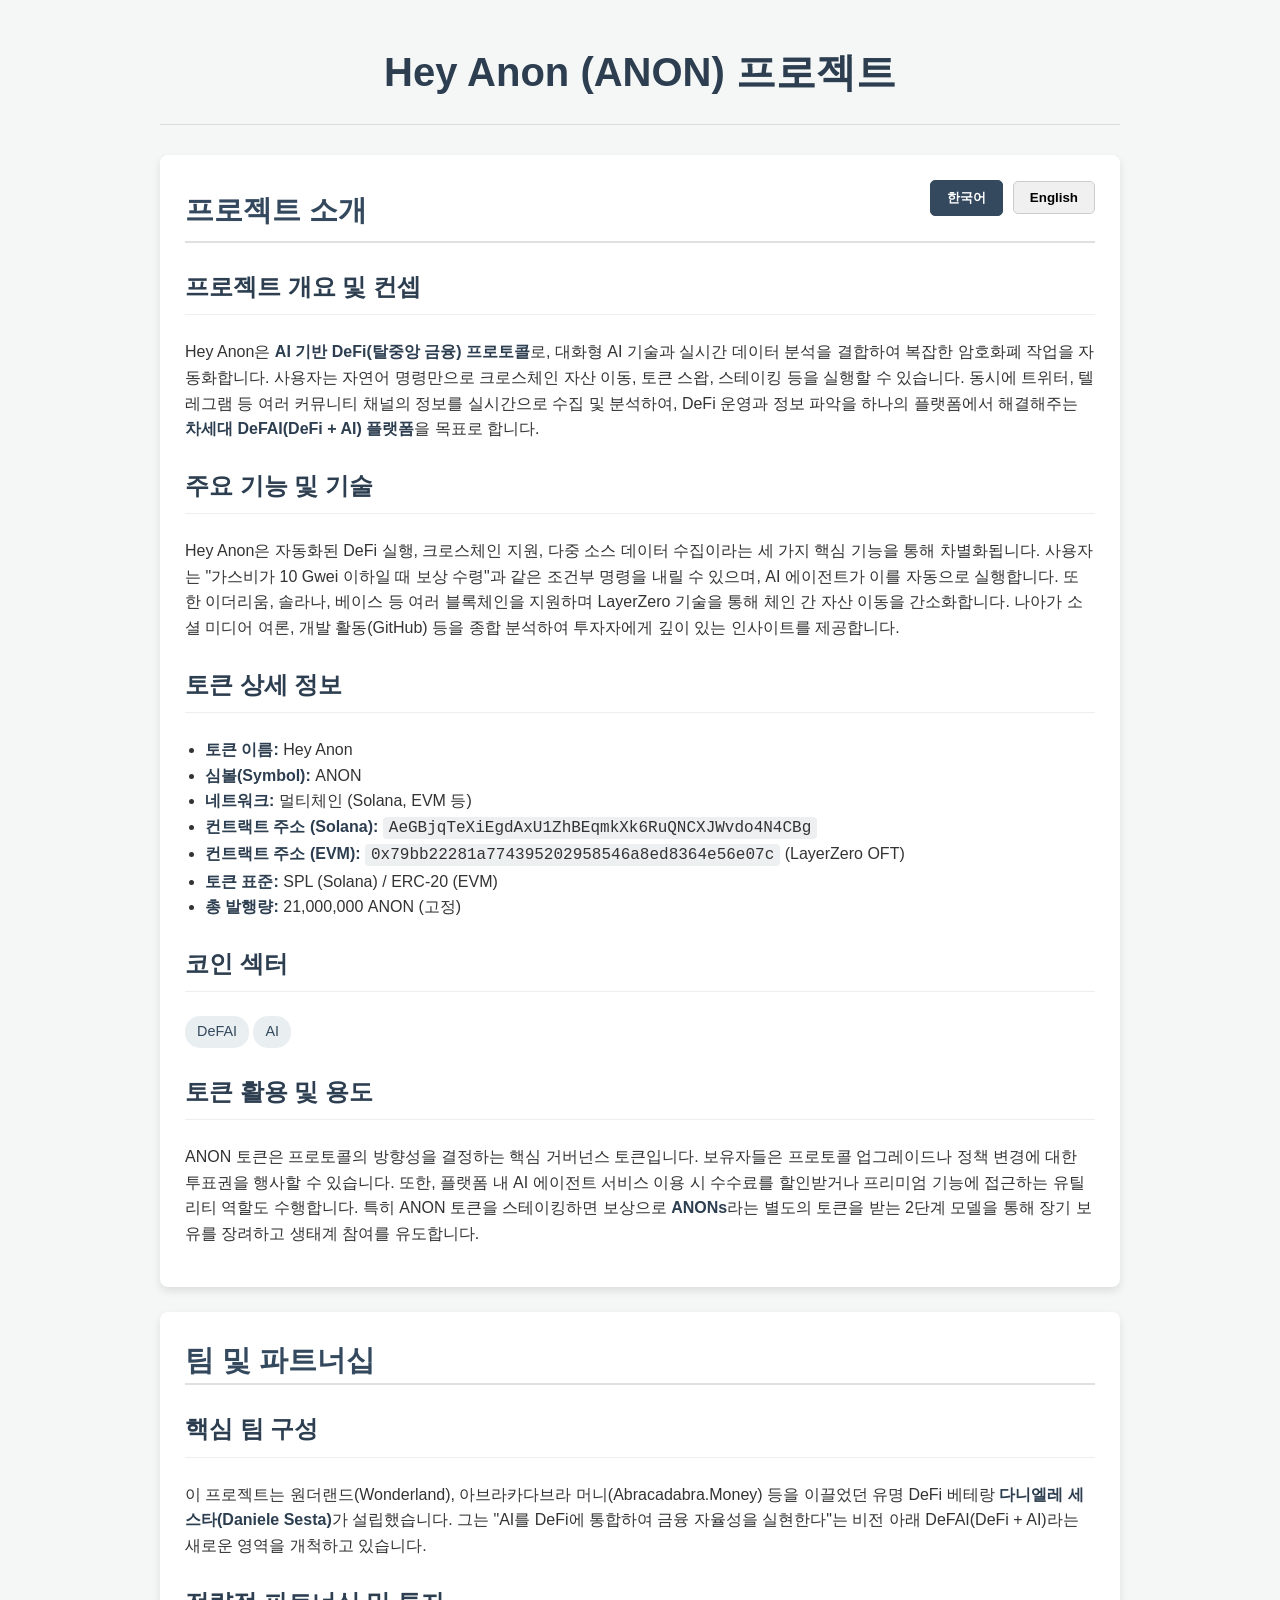
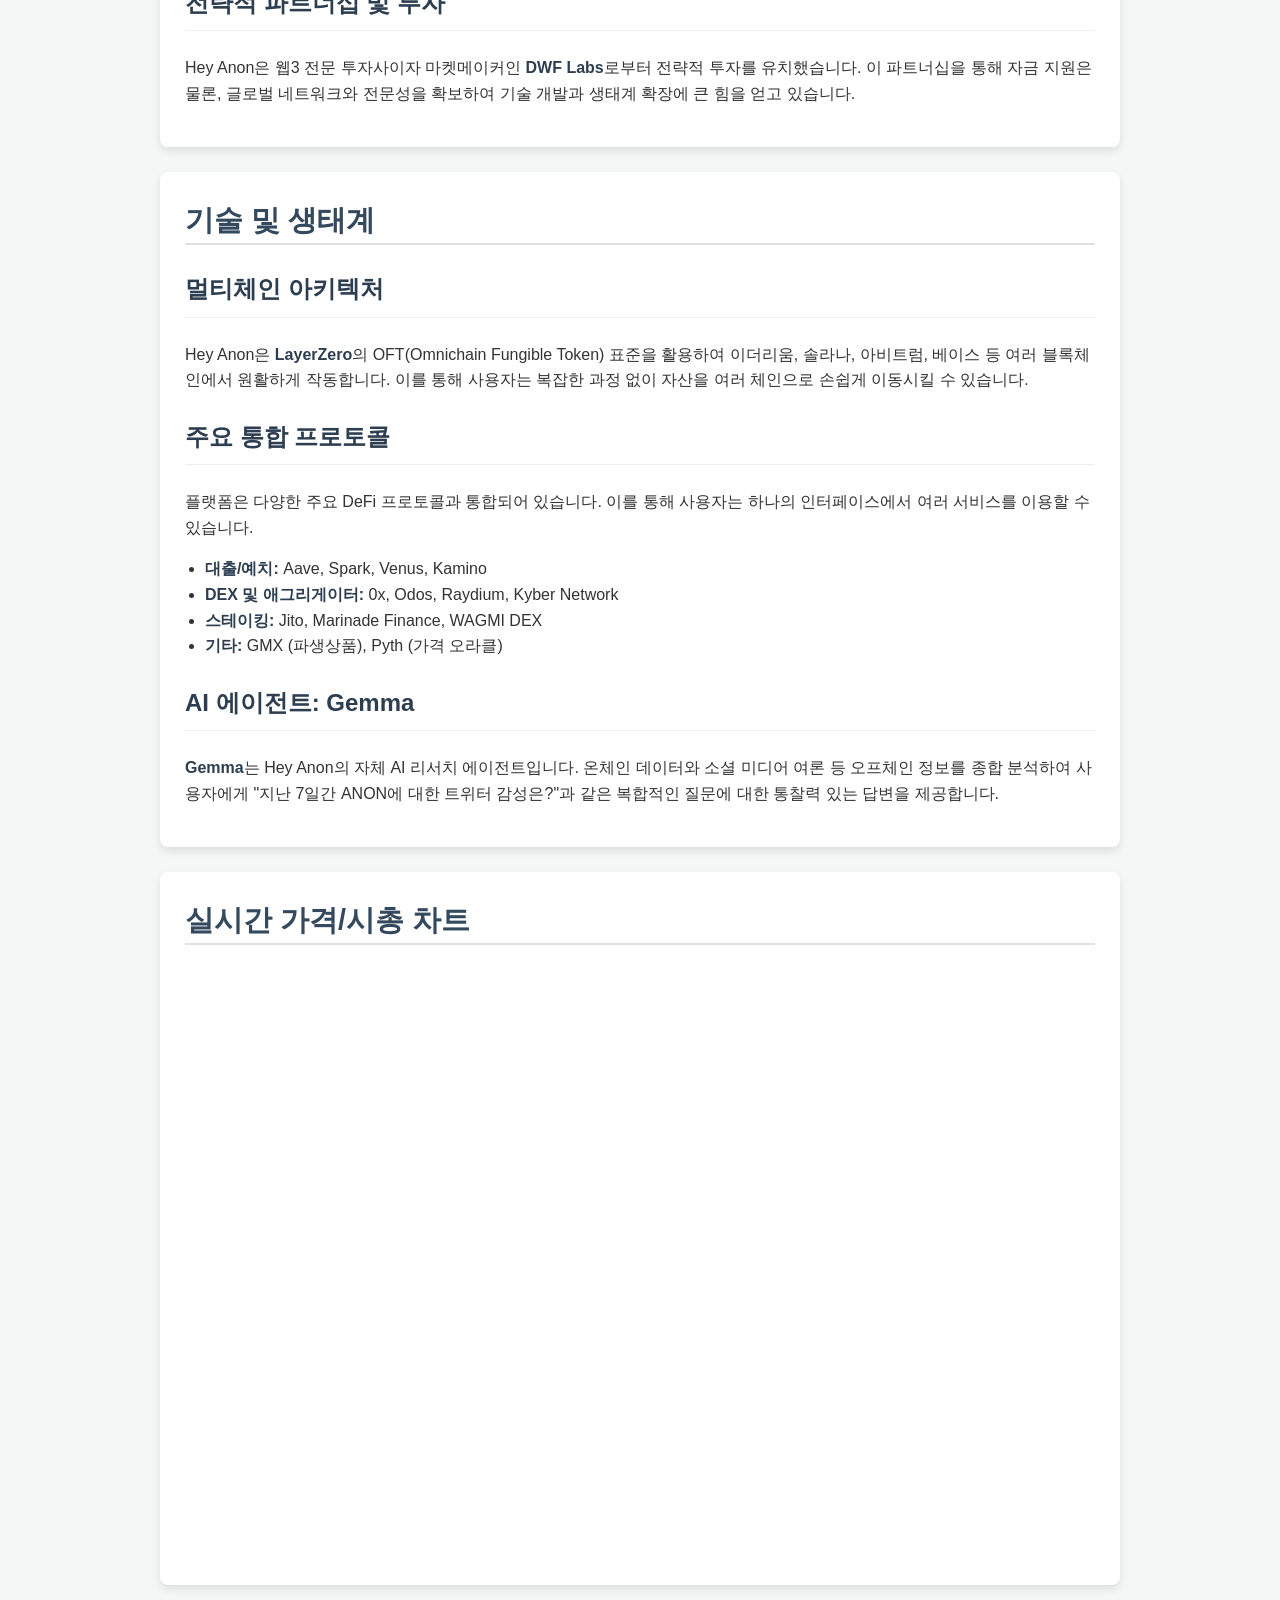
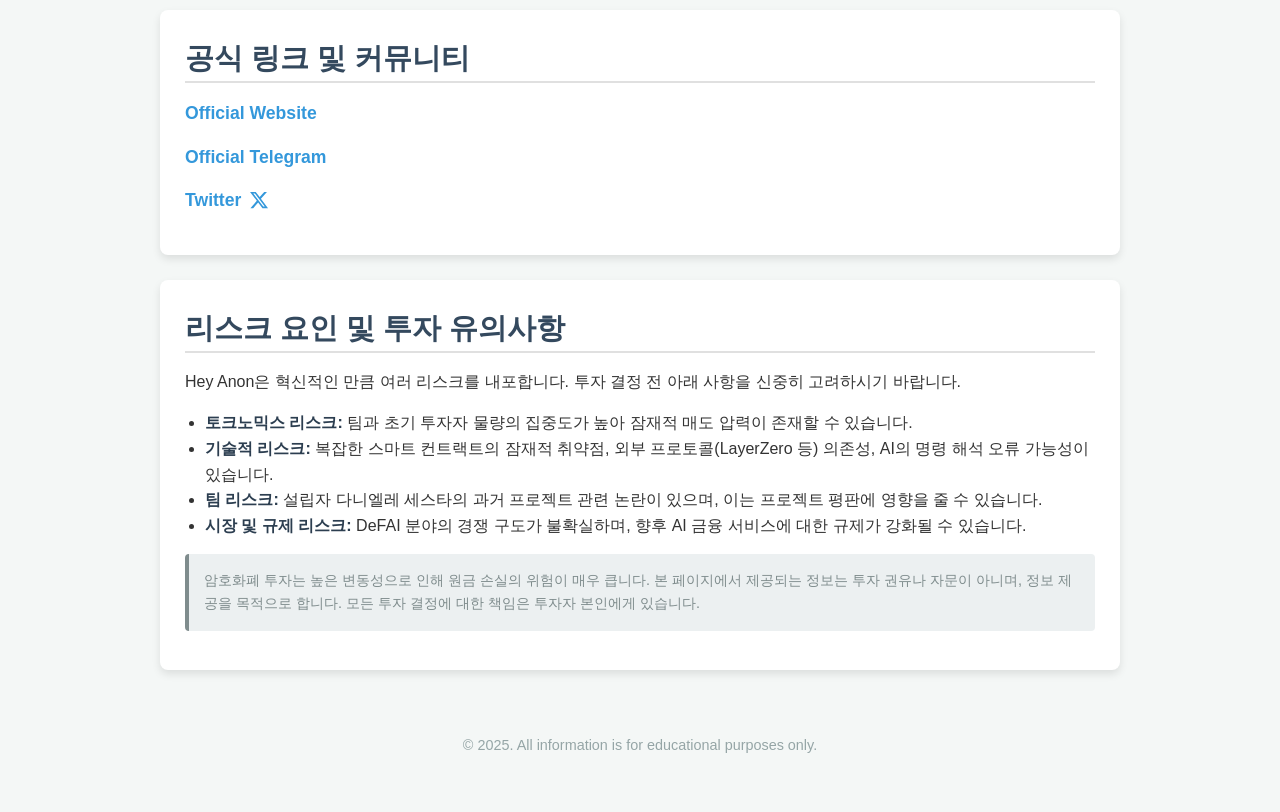
==== data/anon.html @ e0e7b8c5 "Update and rename anon to anon.html" ====
<!DOCTYPE html>
<html lang="ko">
<head>
    <meta charset="UTF-8">
    <meta name="viewport" content="width=device-width, initial-scale=1.0">
    <title id="page-title">Hey Anon (ANON) 프로젝트</title>
    <style>
        /* 기본 스타일 */
        body {
            font-family: 'Segoe UI', Tahoma, Geneva, Verdana, sans-serif;
            margin: 0;
            padding: 0;
            background-color: #f4f7f6;
            color: #333;
            line-height: 1.6;
        }
        .container {
            max-width: 960px;
            margin: 20px auto;
            padding: 0 20px;
        }
        header {
            text-align: center;
            padding: 20px 0;
            border-bottom: 1px solid #ddd;
            margin-bottom: 30px;
        }
        header h1 {
            font-size: 2.5em;
            color: #2c3e50;
            margin: 0;
        }
        .card {
            background-color: #ffffff;
            border-radius: 8px;
            box-shadow: 0 4px 8px rgba(0, 0, 0, 0.1);
            padding: 25px;
            margin-bottom: 25px;
            overflow: hidden;
        }
        .card h2 {
            font-size: 1.8em;
            color: #34495e;
            margin-top: 0;
            padding-bottom: 10px;
        }
        .card-header {
            display: flex;
            justify-content: space-between;
            align-items: center;
            border-bottom: 2px solid #e0e0e0;
            margin-bottom: 15px;
        }
        .card-header h2 {
            border: none;
            margin: 0;
            padding: 0;
        }
        
        .lang-switcher {
            margin-bottom: 25px;
            text-align: right;
        }
        .lang-switcher button {
            background-color: #f0f0f0; border: 1px solid #ccc; padding: 8px 16px;
            cursor: pointer; border-radius: 5px; font-weight: bold;
            margin-left: 5px; transition: background-color 0.3s, color 0.3s;
        }
        .lang-switcher button:hover { background-color: #e0e0e0; }
        .lang-switcher button.active { background-color: #34495e; color: #ffffff; border-color: #34495e; }

        .content-block h3 {
            font-size: 1.5em; color: #2c3e50; margin-top: 25px;
            border-bottom: 1px solid #eee; padding-bottom: 8px;
        }
        .content-block ul {
            padding-left: 20px;
        }
        .content-block code {
            background-color: #ecf0f1; padding: 2px 6px; border-radius: 4px;
            font-family: 'Courier New', Courier, monospace; word-break: break-all;
        }
        .content-block strong {
            color: #2c3e50;
        }
        
        .sector-tags { margin-top: 10px; }
        .sector-tag {
            display: inline-block; background-color: #e9eef1; color: #34495e;
            padding: 4px 12px; border-radius: 15px; font-size: 0.9em; font-weight: 500;
        }
        
        .official-links ul { list-style: none; padding: 0; }
        .official-links li { margin-bottom: 15px; }
        .official-links a {
            display: inline-flex; align-items: center; text-decoration: none;
            color: #3498db; font-weight: bold; font-size: 1.1em;
        }
        .official-links a:hover { text-decoration: underline; }
        .official-links a svg { width: 20px; height: 20px; margin-left: 8px; fill: #3498db; }

        .chart-container { position: relative; width: 100%; height: 600px; }
        #geckoterminal-embed { width: 100%; height: 100%; border: none; }
        .disclaimer {
            font-size: 0.9em; color: #7f8c8d; background-color: #ecf0f1;
            padding: 15px; border-left: 4px solid #7f8c8d; border-radius: 4px;
        }
        footer {
            text-align: center; padding: 20px 0; margin-top: 30px;
            font-size: 0.9em; color: #95a5a6;
        }
        @media (max-width: 768px) {
            header h1 { font-size: 2em; }
            .card h2 { font-size: 1.5em; }
            .chart-container { height: 450px; }
            .container { padding: 0 15px; }
            .card-header { flex-direction: column; align-items: flex-start; }
            .lang-switcher { width: 100%; text-align: right; margin-top: 10px; margin-bottom: 15px;}
        }
    </style>
</head>
<body>

    <div class="container">
        <header>
            <h1 id="main-title">Hey Anon (ANON) 프로젝트</h1>
        </header>

        <main>
            <!-- 프로젝트 소개 섹션 -->
            <section class="card">
                <div class="card-header">
                    <h2 id="intro-title">프로젝트 소개</h2>
                    <div class="lang-switcher">
                        <button id="btn-ko" class="active">한국어</button>
                        <button id="btn-en">English</button>
                    </div>
                </div>
                <div class="content-block lang-ko">
                    <h3>프로젝트 개요 및 컨셉</h3>
                    <p>Hey Anon은 <strong>AI 기반 DeFi(탈중앙 금융) 프로토콜</strong>로, 대화형 AI 기술과 실시간 데이터 분석을 결합하여 복잡한 암호화폐 작업을 자동화합니다. 사용자는 자연어 명령만으로 크로스체인 자산 이동, 토큰 스왑, 스테이킹 등을 실행할 수 있습니다. 동시에 트위터, 텔레그램 등 여러 커뮤니티 채널의 정보를 실시간으로 수집 및 분석하여, DeFi 운영과 정보 파악을 하나의 플랫폼에서 해결해주는 <strong>차세대 DeFAI(DeFi + AI) 플랫폼</strong>을 목표로 합니다.</p>
                    
                    <h3>주요 기능 및 기술</h3>
                    <p>Hey Anon은 자동화된 DeFi 실행, 크로스체인 지원, 다중 소스 데이터 수집이라는 세 가지 핵심 기능을 통해 차별화됩니다. 사용자는 "가스비가 10 Gwei 이하일 때 보상 수령"과 같은 조건부 명령을 내릴 수 있으며, AI 에이전트가 이를 자동으로 실행합니다. 또한 이더리움, 솔라나, 베이스 등 여러 블록체인을 지원하며 LayerZero 기술을 통해 체인 간 자산 이동을 간소화합니다. 나아가 소셜 미디어 여론, 개발 활동(GitHub) 등을 종합 분석하여 투자자에게 깊이 있는 인사이트를 제공합니다.</p>

                    <h3>토큰 상세 정보</h3>
                    <ul>
                        <li><strong>토큰 이름:</strong> Hey Anon</li>
                        <li><strong>심볼(Symbol):</strong> ANON</li>
                        <li><strong>네트워크:</strong> 멀티체인 (Solana, EVM 등)</li>
                        <li><strong>컨트랙트 주소 (Solana):</strong> <code>AeGBjqTeXiEgdAxU1ZhBEqmkXk6RuQNCXJWvdo4N4CBg</code></li>
                        <li><strong>컨트랙트 주소 (EVM):</strong> <code>0x79bb22281a774395202958546a8ed8364e56e07c</code> (LayerZero OFT)</li>
                        <li><strong>토큰 표준:</strong> SPL (Solana) / ERC-20 (EVM)</li>
                        <li><strong>총 발행량:</strong> 21,000,000 ANON (고정)</li>
                    </ul>

                    <h3>코인 섹터</h3>
                    <div class="sector-tags">
                        <span class="sector-tag">DeFAI</span>
                        <span class="sector-tag">AI</span>
                    </div>

                    <h3>토큰 활용 및 용도</h3>
                    <p>ANON 토큰은 프로토콜의 방향성을 결정하는 핵심 거버넌스 토큰입니다. 보유자들은 프로토콜 업그레이드나 정책 변경에 대한 투표권을 행사할 수 있습니다. 또한, 플랫폼 내 AI 에이전트 서비스 이용 시 수수료를 할인받거나 프리미엄 기능에 접근하는 유틸리티 역할도 수행합니다. 특히 ANON 토큰을 스테이킹하면 보상으로 <strong>ANONs</strong>라는 별도의 토큰을 받는 2단계 모델을 통해 장기 보유를 장려하고 생태계 참여를 유도합니다.</p>
                </div>
                <div class="content-block lang-en" style="display: none;">
                    <h3>Project Overview and Concept</h3>
                    <p>Hey Anon is an <strong>AI-powered DeFi (Decentralized Finance) protocol</strong> that automates complex cryptocurrency tasks by combining conversational AI with real-time data analysis. Users can execute cross-chain asset transfers, token swaps, and staking using natural language commands. Simultaneously, it gathers and analyzes real-time information from various community channels like Twitter and Telegram, aiming to be a <strong>next-generation DeFAI (DeFi + AI) platform</strong> that provides a single solution for both DeFi operations and information gathering.</p>
                    
                    <h3>Key Features and Technology</h3>
                    <p>Hey Anon differentiates itself through three core features: automated DeFi execution, cross-chain support, and multi-source data aggregation. Users can issue conditional commands like "claim rewards when gas fees are below 10 Gwei," which the AI agent executes automatically. It also supports multiple blockchains, including Ethereum, Solana, and Base, simplifying asset transfers via LayerZero technology. Furthermore, it provides deep insights to investors by analyzing social media sentiment, development activity (GitHub), and more.</p>

                    <h3>Token Details</h3>
                    <ul>
                        <li><strong>Token Name:</strong> Hey Anon</li>
                        <li><strong>Symbol:</strong> ANON</li>
                        <li><strong>Network:</strong> Multi-chain (Solana, EVM, etc.)</li>
                        <li><strong>Contract Address (Solana):</strong> <code>AeGBjqTeXiEgdAxU1ZhBEqmkXk6RuQNCXJWvdo4N4CBg</code></li>
                        <li><strong>Contract Address (EVM):</strong> <code>0x79bb22281a774395202958546a8ed8364e56e07c</code> (LayerZero OFT)</li>
                        <li><strong>Token Standard:</strong> SPL (Solana) / ERC-20 (EVM)</li>
                        <li><strong>Total Supply:</strong> 21,000,000 ANON (Fixed)</li>
                    </ul>
                    
                    <h3>Coin Sector</h3>
                    <div class="sector-tags">
                        <span class="sector-tag">DeFAI</span>
                        <span class="sector-tag">AI</span>
                    </div>

                    <h3>Use Cases and Utility of ANON</h3>
                    <p>The ANON token is the core governance token that determines the protocol's direction. Holders can exercise voting rights on protocol upgrades and policy changes. It also serves as a utility token, providing fee discounts for using AI agent services or accessing premium features. A two-stage model encourages long-term holding and ecosystem participation by rewarding users with a separate token, <strong>ANONs</strong>, for staking their ANON tokens.</p>
                </div>
            </section>

            <!-- 팀 및 파트너십 섹션 -->
            <section class="card">
                <div class="card-header">
                    <h2 id="team-title">팀 및 파트너십</h2>
                </div>
                <div class="content-block lang-ko">
                    <h3>핵심 팀 구성</h3>
                    <p>이 프로젝트는 원더랜드(Wonderland), 아브라카다브라 머니(Abracadabra.Money) 등을 이끌었던 유명 DeFi 베테랑 <strong>다니엘레 세스타(Daniele Sesta)</strong>가 설립했습니다. 그는 "AI를 DeFi에 통합하여 금융 자율성을 실현한다"는 비전 아래 DeFAI(DeFi + AI)라는 새로운 영역을 개척하고 있습니다.</p>
                    <h3>전략적 파트너십 및 투자</h3>
                    <p>Hey Anon은 웹3 전문 투자사이자 마켓메이커인 <strong>DWF Labs</strong>로부터 전략적 투자를 유치했습니다. 이 파트너십을 통해 자금 지원은 물론, 글로벌 네트워크와 전문성을 확보하여 기술 개발과 생태계 확장에 큰 힘을 얻고 있습니다.</p>
                </div>
                <div class="content-block lang-en" style="display: none;">
                    <h3>Core Team Composition</h3>
                    <p>The project was founded by <strong>Daniele Sesta</strong>, a renowned DeFi veteran who previously led successful projects like Wonderland and Abracadabra.Money. He is pioneering the new field of DeFAI (DeFi + AI) with the vision of "achieving financial autonomy by integrating AI into DeFi."</p>
                    <h3>Strategic Partnership & Investment</h3>
                    <p>Hey Anon has secured a strategic investment from <strong>DWF Labs</strong>, a specialized Web3 investment firm and market maker. Through this partnership, the project has gained not only funding but also access to a global network and expertise, providing significant momentum for technological development and ecosystem expansion.</p>
                </div>
            </section>

            <!-- 기술 및 생태계 섹션 -->
            <section class="card">
                <div class="card-header">
                    <h2 id="tech-title">기술 및 생태계</h2>
                </div>
                <div class="content-block lang-ko">
                    <h3>멀티체인 아키텍처</h3>
                    <p>Hey Anon은 <strong>LayerZero</strong>의 OFT(Omnichain Fungible Token) 표준을 활용하여 이더리움, 솔라나, 아비트럼, 베이스 등 여러 블록체인에서 원활하게 작동합니다. 이를 통해 사용자는 복잡한 과정 없이 자산을 여러 체인으로 손쉽게 이동시킬 수 있습니다.</p>
                    <h3>주요 통합 프로토콜</h3>
                    <p>플랫폼은 다양한 주요 DeFi 프로토콜과 통합되어 있습니다. 이를 통해 사용자는 하나의 인터페이스에서 여러 서비스를 이용할 수 있습니다.</p>
                    <ul>
                        <li><strong>대출/예치:</strong> Aave, Spark, Venus, Kamino</li>
                        <li><strong>DEX 및 애그리게이터:</strong> 0x, Odos, Raydium, Kyber Network</li>
                        <li><strong>스테이킹:</strong> Jito, Marinade Finance, WAGMI DEX</li>
                        <li><strong>기타:</strong> GMX (파생상품), Pyth (가격 오라클)</li>
                    </ul>
                    <h3>AI 에이전트: Gemma</h3>
                    <p><strong>Gemma</strong>는 Hey Anon의 자체 AI 리서치 에이전트입니다. 온체인 데이터와 소셜 미디어 여론 등 오프체인 정보를 종합 분석하여 사용자에게 "지난 7일간 ANON에 대한 트위터 감성은?"과 같은 복합적인 질문에 대한 통찰력 있는 답변을 제공합니다.</p>
                </div>
                <div class="content-block lang-en" style="display: none;">
                    <h3>Multi-chain Architecture</h3>
                    <p>Hey Anon utilizes <strong>LayerZero</strong>'s OFT (Omnichain Fungible Token) standard to operate seamlessly across multiple blockchains, including Ethereum, Solana, Arbitrum, and Base. This allows users to easily transfer assets between chains without complex procedures.</p>
                    <h3>Key Integrated Protocols</h3>
                    <p>The platform is integrated with various major DeFi protocols, allowing users to access multiple services from a single interface.</p>
                    <ul>
                        <li><strong>Lending/Borrowing:</strong> Aave, Spark, Venus, Kamino</li>
                        <li><strong>DEX & Aggregators:</strong> 0x, Odos, Raydium, Kyber Network</li>
                        <li><strong>Staking:</strong> Jito, Marinade Finance, WAGMI DEX</li>
                        <li><strong>Others:</strong> GMX (Derivatives), Pyth (Price Oracle)</li>
                    </ul>
                    <h3>AI Agent: Gemma</h3>
                    <p><strong>Gemma</strong> is Hey Anon's proprietary AI research agent. It comprehensively analyzes on-chain data and off-chain information like social media sentiment to provide insightful answers to complex user queries, such as "What is the Twitter sentiment for ANON over the last 7 days?"</p>
                </div>
            </section>
            
            <!-- 실시간 가격/시총 차트 섹션 -->
            <section class="card">
                <div class="card-header">
                    <h2 id="chart-title">실시간 가격/시총 차트</h2>
                </div>
                <div class="chart-container">
                    <iframe height="100%" width="100%" id="geckoterminal-embed" title="GeckoTerminal Embed" src="https://www.geckoterminal.com/ko/solana/pools/AeGBjqTeXiEgdAxU1ZhBEqmkXk6RuQNCXJWvdo4N4CBg?embed=1&info=0&swaps=0&grayscale=0&light_chart=0&chart_type=price&resolution=1d" frameborder="0" allow="clipboard-write" allowfullscreen></iframe>
                </div>
            </section>
            
            <!-- 공식 링크 섹션 -->
            <section class="card official-links">
                <div class="card-header">
                    <h2 id="links-title">공식 링크 및 커뮤니티</h2>
                </div>
                <ul>
                    <li><a href="https://heyanon.ai/" target="_blank" rel="noopener noreferrer">Official Website</a></li>
                    <li><a href="https://t.me/anon_club" target="_blank" rel="noopener noreferrer">Official Telegram</a></li>
                    <li>
                        <a href="https://x.com/HeyAnonai" target="_blank" rel="noopener noreferrer" title="트위터 바로가기">
                            Twitter
                            <svg viewBox="0 0 24 24" aria-hidden="true"><g><path d="M18.244 2.25h3.308l-7.227 8.26 8.502 11.24H16.17l-5.214-6.817L4.99 21.75H1.68l7.73-8.835L1.254 2.25H8.08l4.713 6.231zm-1.161 17.52h1.833L7.084 4.126H5.117z"></path></g></svg>
                        </a>
                    </li>
                </ul>
            </section>

            <!-- 리스크 요인 및 투자 유의사항 섹션 -->
            <section class="card">
                <div class="card-header">
                    <h2 id="risk-title">리스크 요인 및 투자 유의사항</h2>
                </div>
                <div class="content-block lang-ko">
                    <p>Hey Anon은 혁신적인 만큼 여러 리스크를 내포합니다. 투자 결정 전 아래 사항을 신중히 고려하시기 바랍니다.</p>
                    <ul>
                        <li><strong>토크노믹스 리스크:</strong> 팀과 초기 투자자 물량의 집중도가 높아 잠재적 매도 압력이 존재할 수 있습니다.</li>
                        <li><strong>기술적 리스크:</strong> 복잡한 스마트 컨트랙트의 잠재적 취약점, 외부 프로토콜(LayerZero 등) 의존성, AI의 명령 해석 오류 가능성이 있습니다.</li>
                        <li><strong>팀 리스크:</strong> 설립자 다니엘레 세스타의 과거 프로젝트 관련 논란이 있으며, 이는 프로젝트 평판에 영향을 줄 수 있습니다.</li>
                        <li><strong>시장 및 규제 리스크:</strong> DeFAI 분야의 경쟁 구도가 불확실하며, 향후 AI 금융 서비스에 대한 규제가 강화될 수 있습니다.</li>
                    </ul>
                    <p class="disclaimer" id="disclaimer-text">암호화폐 투자는 높은 변동성으로 인해 원금 손실의 위험이 매우 큽니다. 본 페이지에서 제공되는 정보는 투자 권유나 자문이 아니며, 정보 제공을 목적으로 합니다. 모든 투자 결정에 대한 책임은 투자자 본인에게 있습니다.</p>
                </div>
                <div class="content-block lang-en" style="display: none;">
                    <p>As an innovative project, Hey Anon carries several risks. Please consider the following factors carefully before making any investment decisions.</p>
                    <ul>
                        <li><strong>Tokenomics Risk:</strong> A high concentration of tokens held by the team and early investors may create potential sell pressure.</li>
                        <li><strong>Technical Risk:</strong> Potential vulnerabilities in complex smart contracts, dependency on external protocols (like LayerZero), and the possibility of AI misinterpreting commands exist.</li>
                        <li><strong>Team Risk:</strong> Founder Daniele Sesta's past project-related controversies could impact the project's reputation.</li>
                        <li><strong>Market & Regulatory Risk:</strong> The competitive landscape for DeFAI is uncertain, and future regulations on AI-driven financial services could be strengthened.</li>
                    </ul>
                    <p class="disclaimer" id="disclaimer-text-en">Cryptocurrency investment involves a high risk of principal loss due to high volatility. The information provided on this page is not an investment recommendation or advice and is for informational purposes only. All investment decisions are the responsibility of the investor.</p>
                </div>
            </section>
        </main>

        <footer>
            <p>© 2025. All information is for educational purposes only.</p>
        </footer>
    </div>
    
    <!-- 언어 전환을 위한 스크립트 -->
    <script>
        const translations = {
            ko: {
                pageTitle: "Hey Anon (ANON) 프로젝트",
                mainTitle: "Hey Anon (ANON) 프로젝트",
                introTitle: "프로젝트 소개",
                teamTitle: "팀 및 파트너십",
                techTitle: "기술 및 생태계",
                chartTitle: "실시간 가격/시총 차트",
                marketTitle: "시장 현황 및 거래소",
                linksTitle: "공식 링크 및 커뮤니티",
                riskTitle: "리스크 요인 및 투자 유의사항",
                disclaimerText: "암호화폐 투자는 높은 변동성으로 인해 원금 손실의 위험이 매우 큽니다. 본 페이지에서 제공되는 정보는 투자 권유나 자문이 아니며, 정보 제공을 목적으로 합니다. 모든 투자 결정에 대한 책임은 투자자 본인에게 있습니다."
            },
            en: {
                pageTitle: "Hey Anon (ANON) Project",
                mainTitle: "Hey Anon (ANON) Project",
                introTitle: "Project Introduction",
                teamTitle: "Team & Partnerships",
                techTitle: "Technology & Ecosystem",
                chartTitle: "Real-time Price / Market Cap Chart",
                marketTitle: "Market Status & Exchanges",
                linksTitle: "Official Links & Community",
                riskTitle: "Risk Factors & Investment Disclaimer",
                disclaimerText: "Cryptocurrency investment involves a high risk of principal loss due to high volatility. The information provided on this page is not an investment recommendation or advice and is for informational purposes only. All investment decisions are the responsibility of the investor."
            }
        };

        const btnKo = document.getElementById('btn-ko');
        const btnEn = document.getElementById('btn-en');
        const contentsKo = document.querySelectorAll('.lang-ko');
        const contentsEn = document.querySelectorAll('.lang-en');

        function setLanguage(lang) {
            const t = translations[lang];

            // 모든 텍스트 ID 업데이트
            document.getElementById('page-title').innerText = t.pageTitle;
            document.getElementById('main-title').innerText = t.mainTitle;
            document.getElementById('intro-title').innerText = t.introTitle;
            document.getElementById('team-title').innerText = t.teamTitle;
            document.getElementById('tech-title').innerText = t.techTitle;
            document.getElementById('chart-title').innerText = t.chartTitle;
            document.getElementById('market-title').innerText = t.marketTitle;
            document.getElementById('links-title').innerText = t.linksTitle;
            document.getElementById('risk-title').innerText = t.riskTitle;
            
            // 모든 콘텐츠 블록의 디스플레이 속성 변경
            if (lang === 'ko') {
                contentsKo.forEach(el => el.style.display = 'block');
                contentsEn.forEach(el => el.style.display = 'none');
                btnKo.classList.add('active');
                btnEn.classList.remove('active');
                // 한국어 disclaimer 업데이트
                document.querySelector('.lang-ko .disclaimer').innerText = t.disclaimerText;
            } else {
                contentsKo.forEach(el => el.style.display = 'none');
                contentsEn.forEach(el => el.style.display = 'block');
                btnEn.classList.add('active');
                btnKo.classList.remove('active');
                // 영어 disclaimer 업데이트
                document.querySelector('.lang-en .disclaimer').innerText = t.disclaimerText;
            }
        }

        btnKo.addEventListener('click', () => setLanguage('ko'));
        btnEn.addEventListener('click', () => setLanguage('en'));

        // 초기 로드 시 기본 언어 설정
        document.addEventListener('DOMContentLoaded', () => {
            setLanguage('ko');
        });
    </script>
</body>
</html>
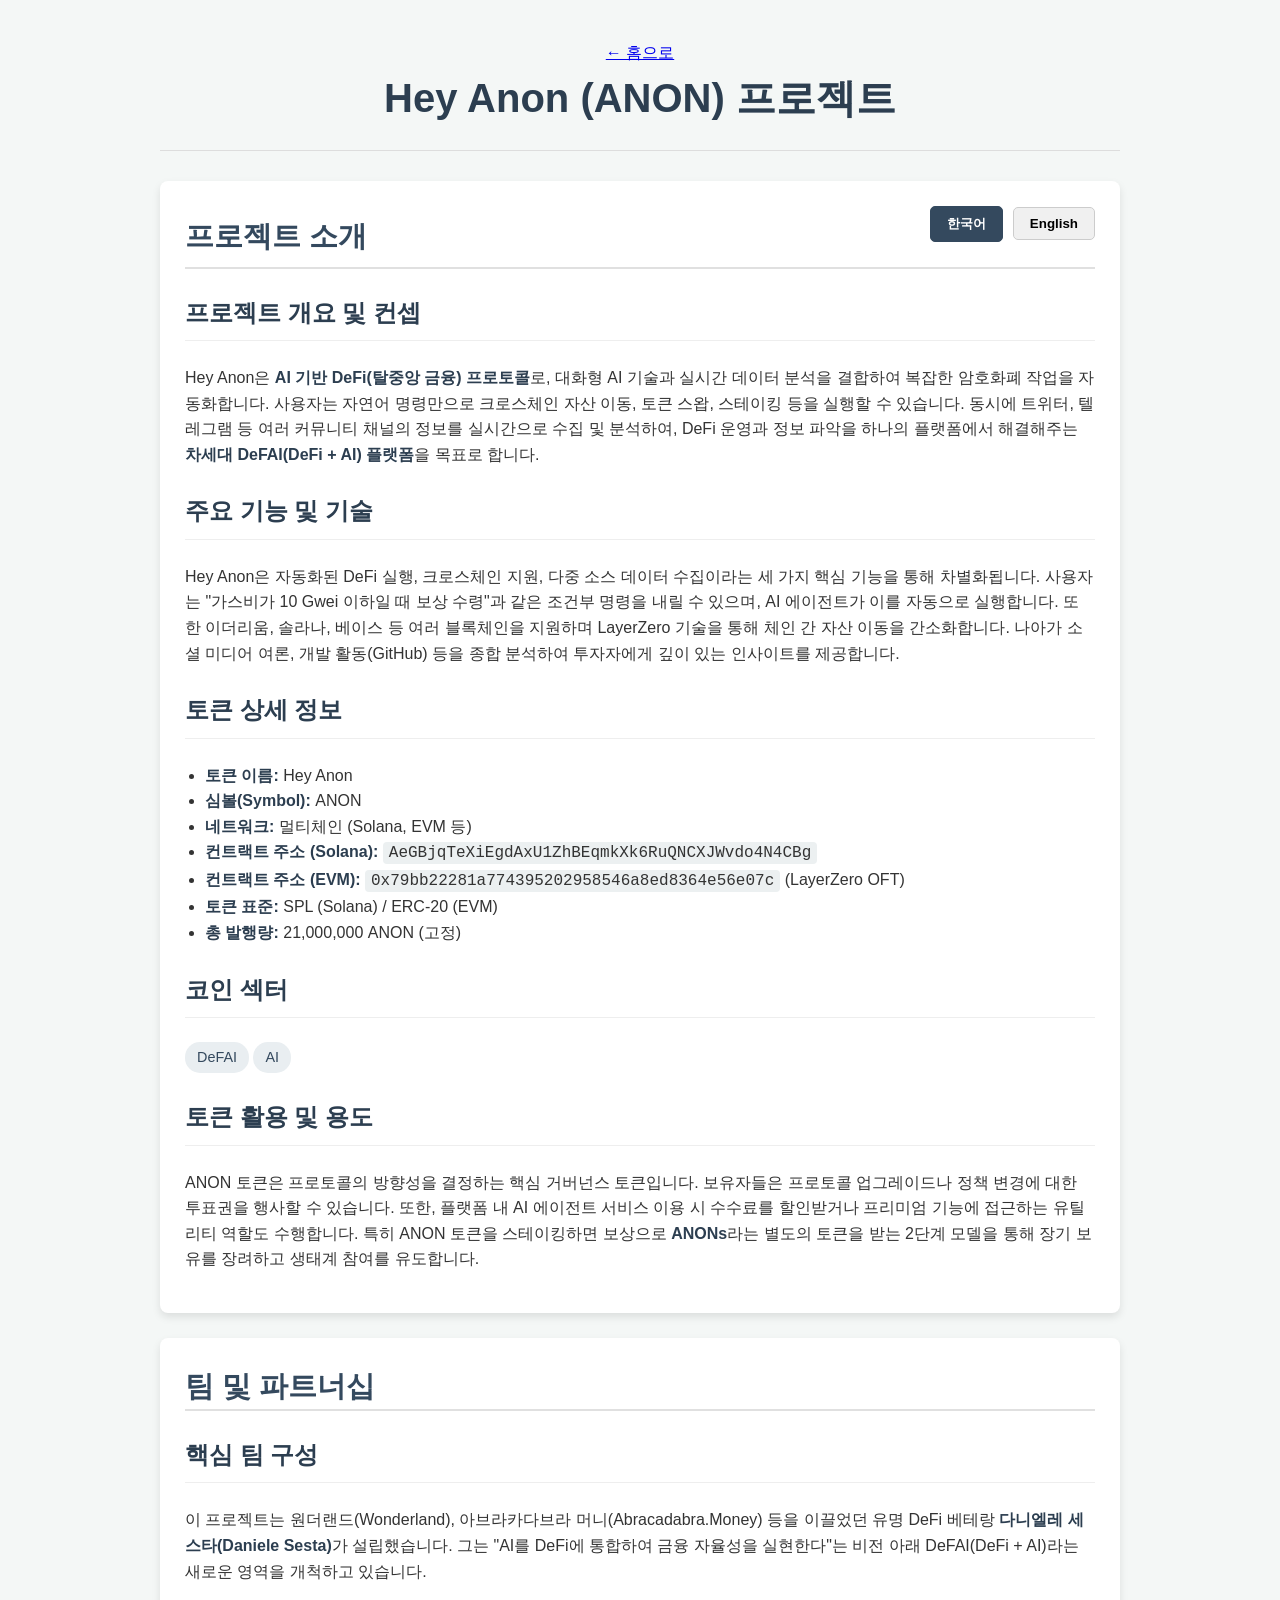
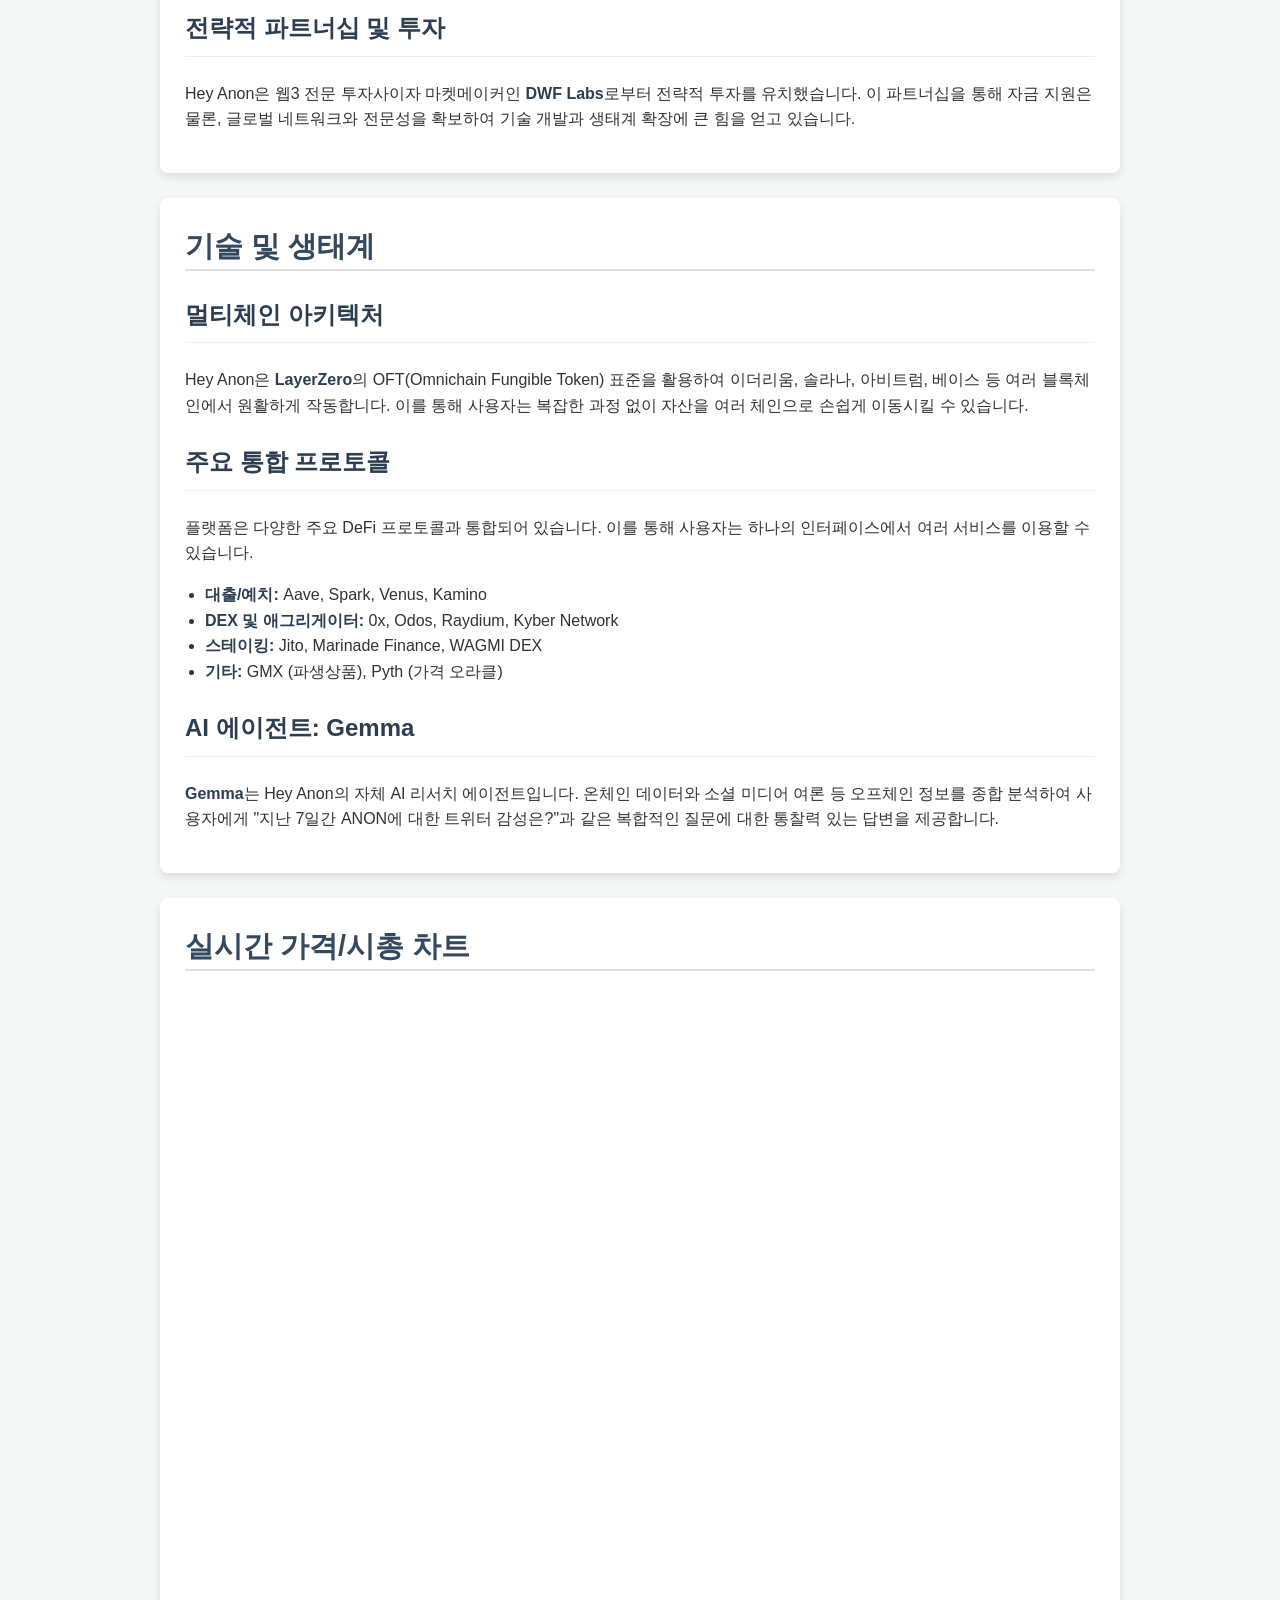
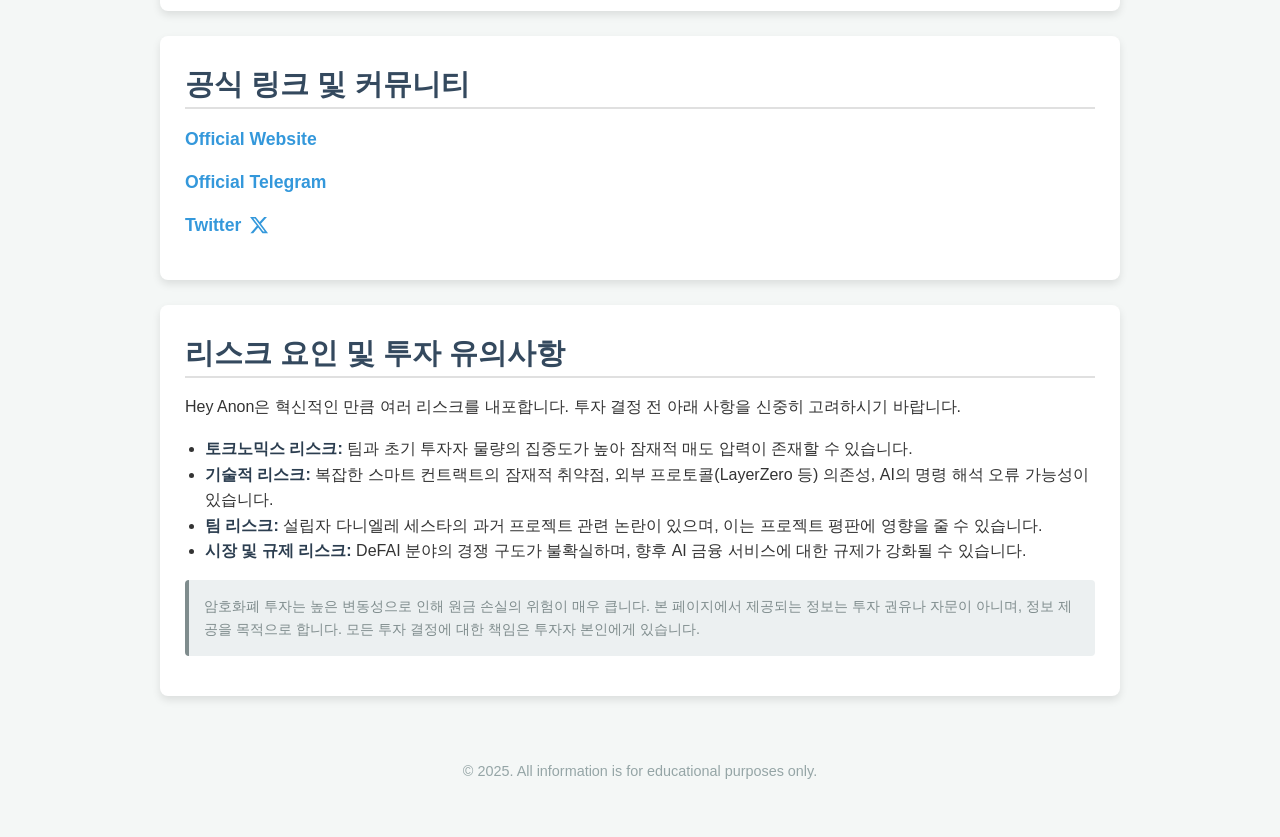
==== commit 8b4e51ed: "Update anon.html" ====
--- a/data/anon.html
+++ b/data/anon.html
@@ -123,6 +123,7 @@
 
     <div class="container">
         <header>
+            <a href="../index.html" class="home-button">← 홈으로</a>
             <h1 id="main-title">Hey Anon (ANON) 프로젝트</h1>
         </header>
 
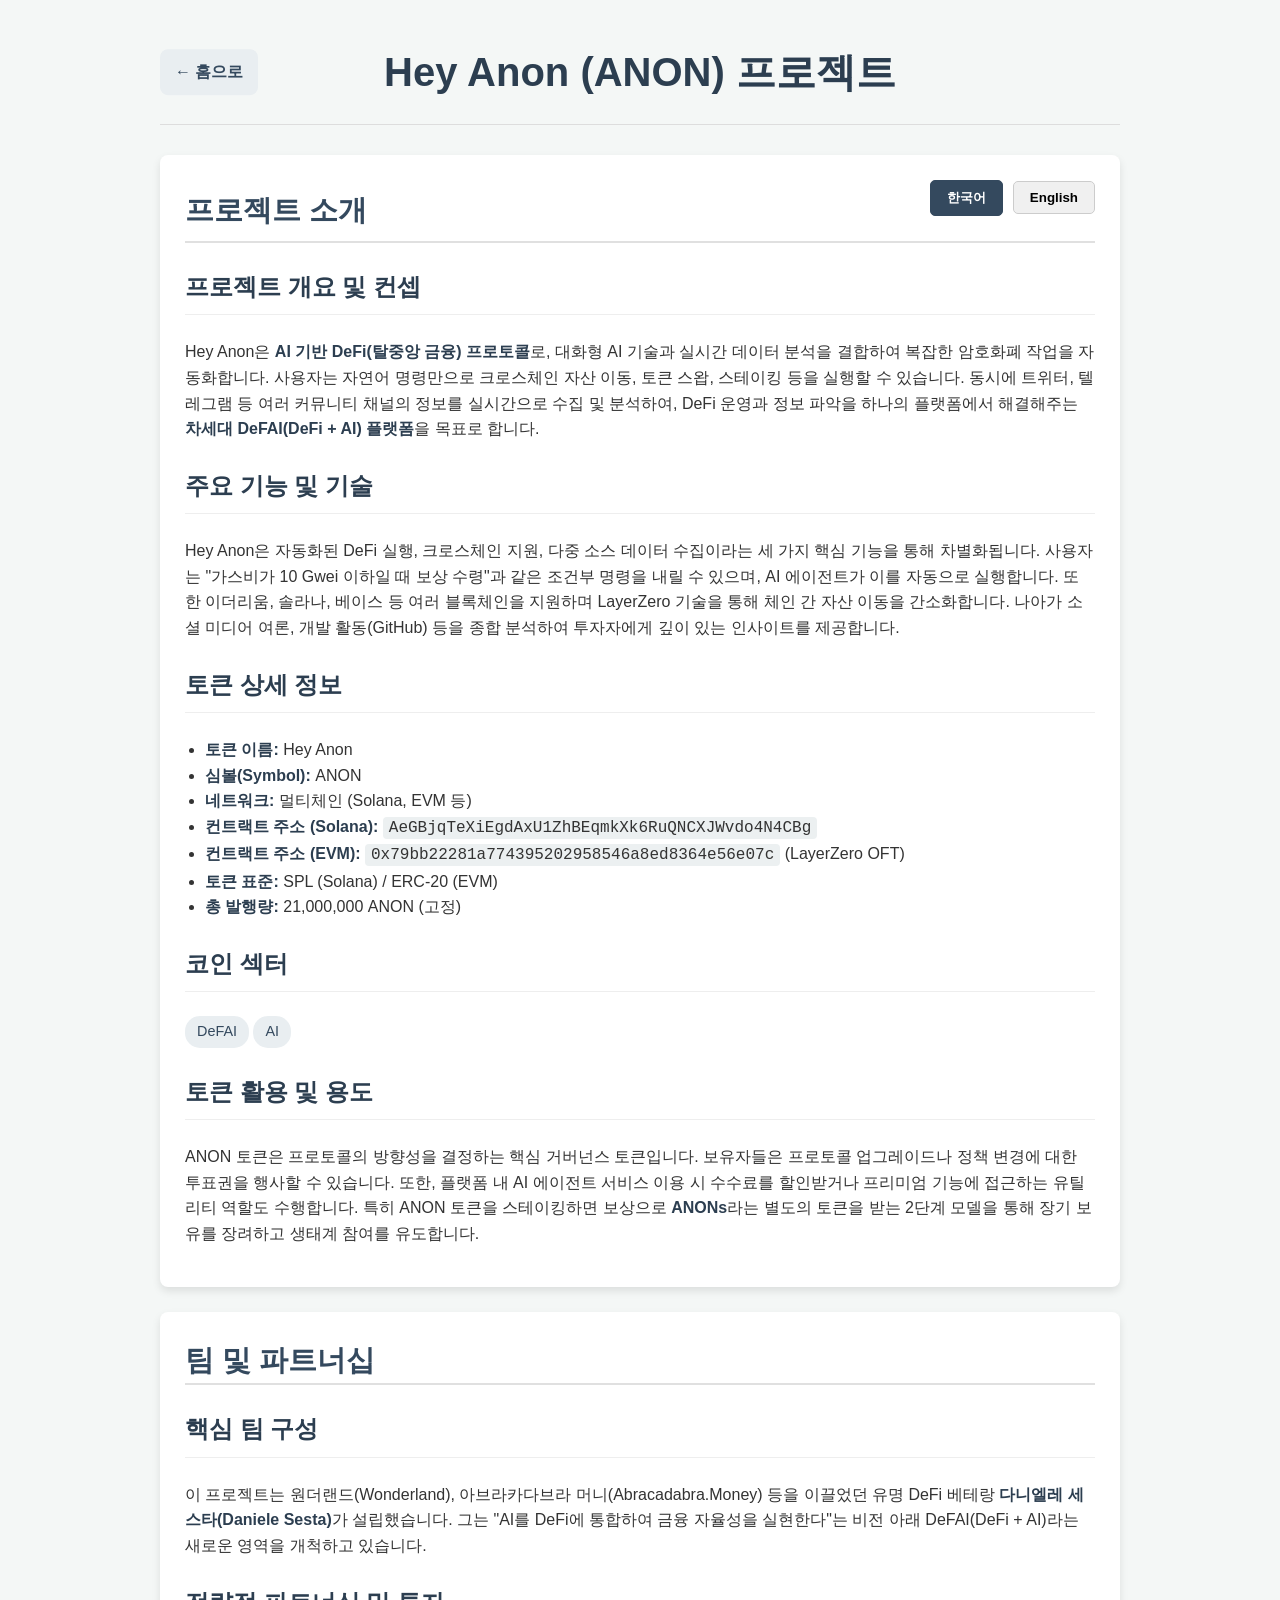
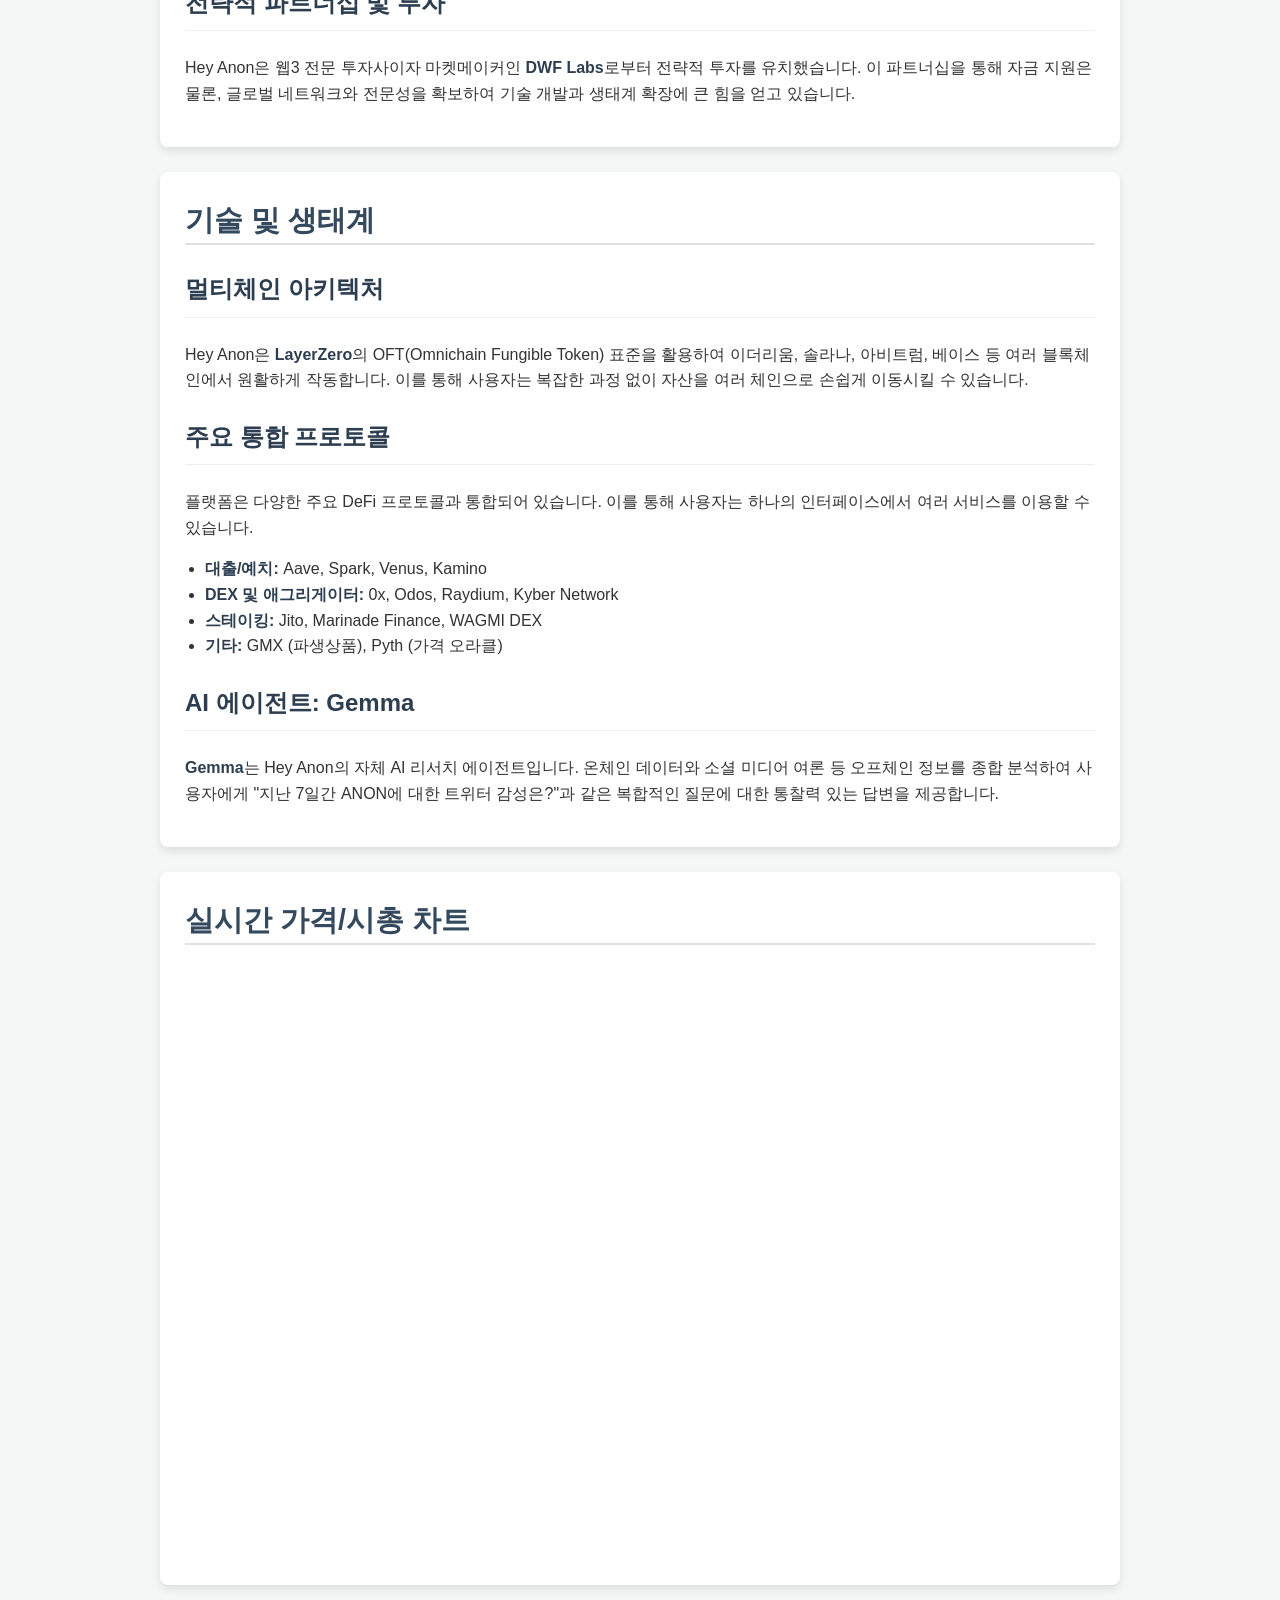
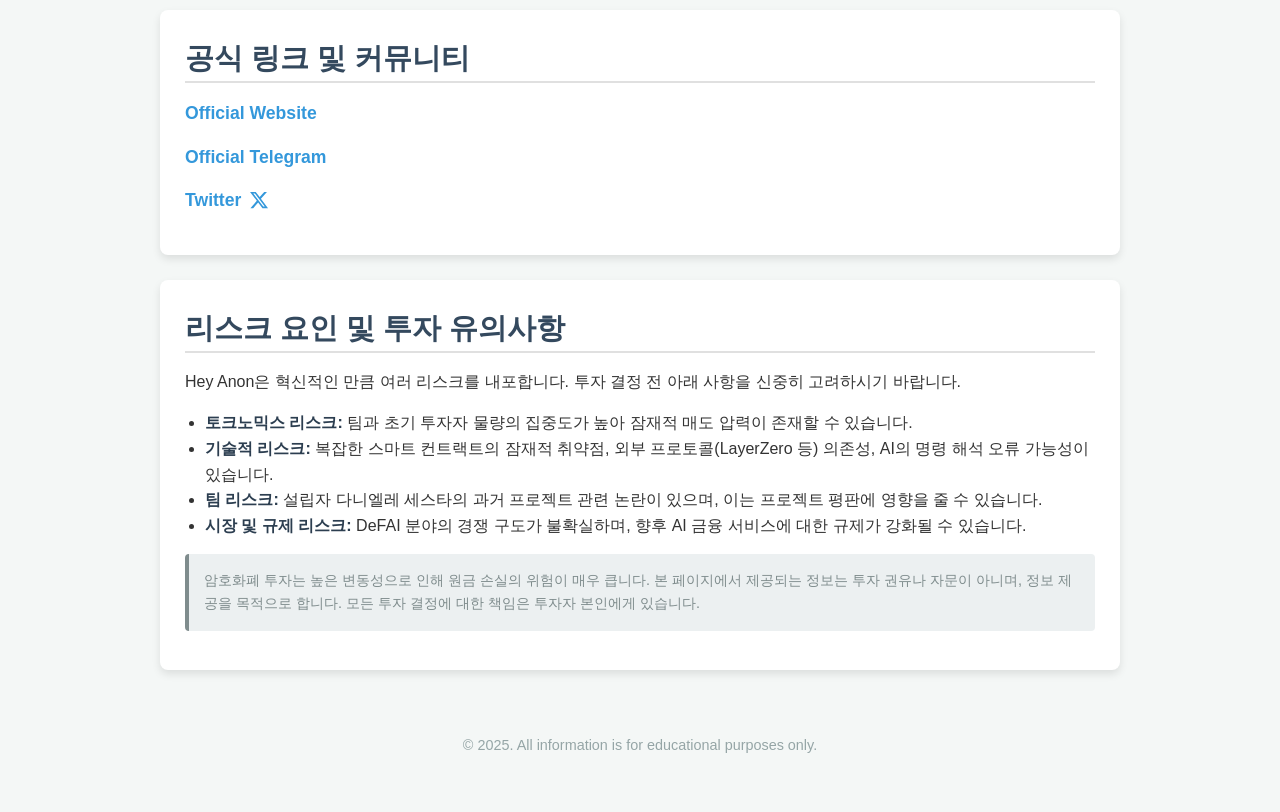
==== commit 666ed7af: "Update anon.html" ====
--- a/data/anon.html
+++ b/data/anon.html
@@ -20,10 +20,28 @@
             padding: 0 20px;
         }
         header {
+            position: relative; /* 홈 버튼 위치를 위해 추가 */
             text-align: center;
             padding: 20px 0;
             border-bottom: 1px solid #ddd;
             margin-bottom: 30px;
+        }
+        /* [추가] 홈 버튼 스타일 */
+        .home-button {
+            position: absolute;
+            top: 50%;
+            left: 0;
+            transform: translateY(-50%);
+            text-decoration: none;
+            background-color: #e9eef1;
+            color: #34495e;
+            padding: 10px 15px;
+            border-radius: 8px;
+            font-weight: bold;
+            transition: background-color 0.2s;
+        }
+        .home-button:hover {
+            background-color: #dce3e8;
         }
         header h1 {
             font-size: 2.5em;
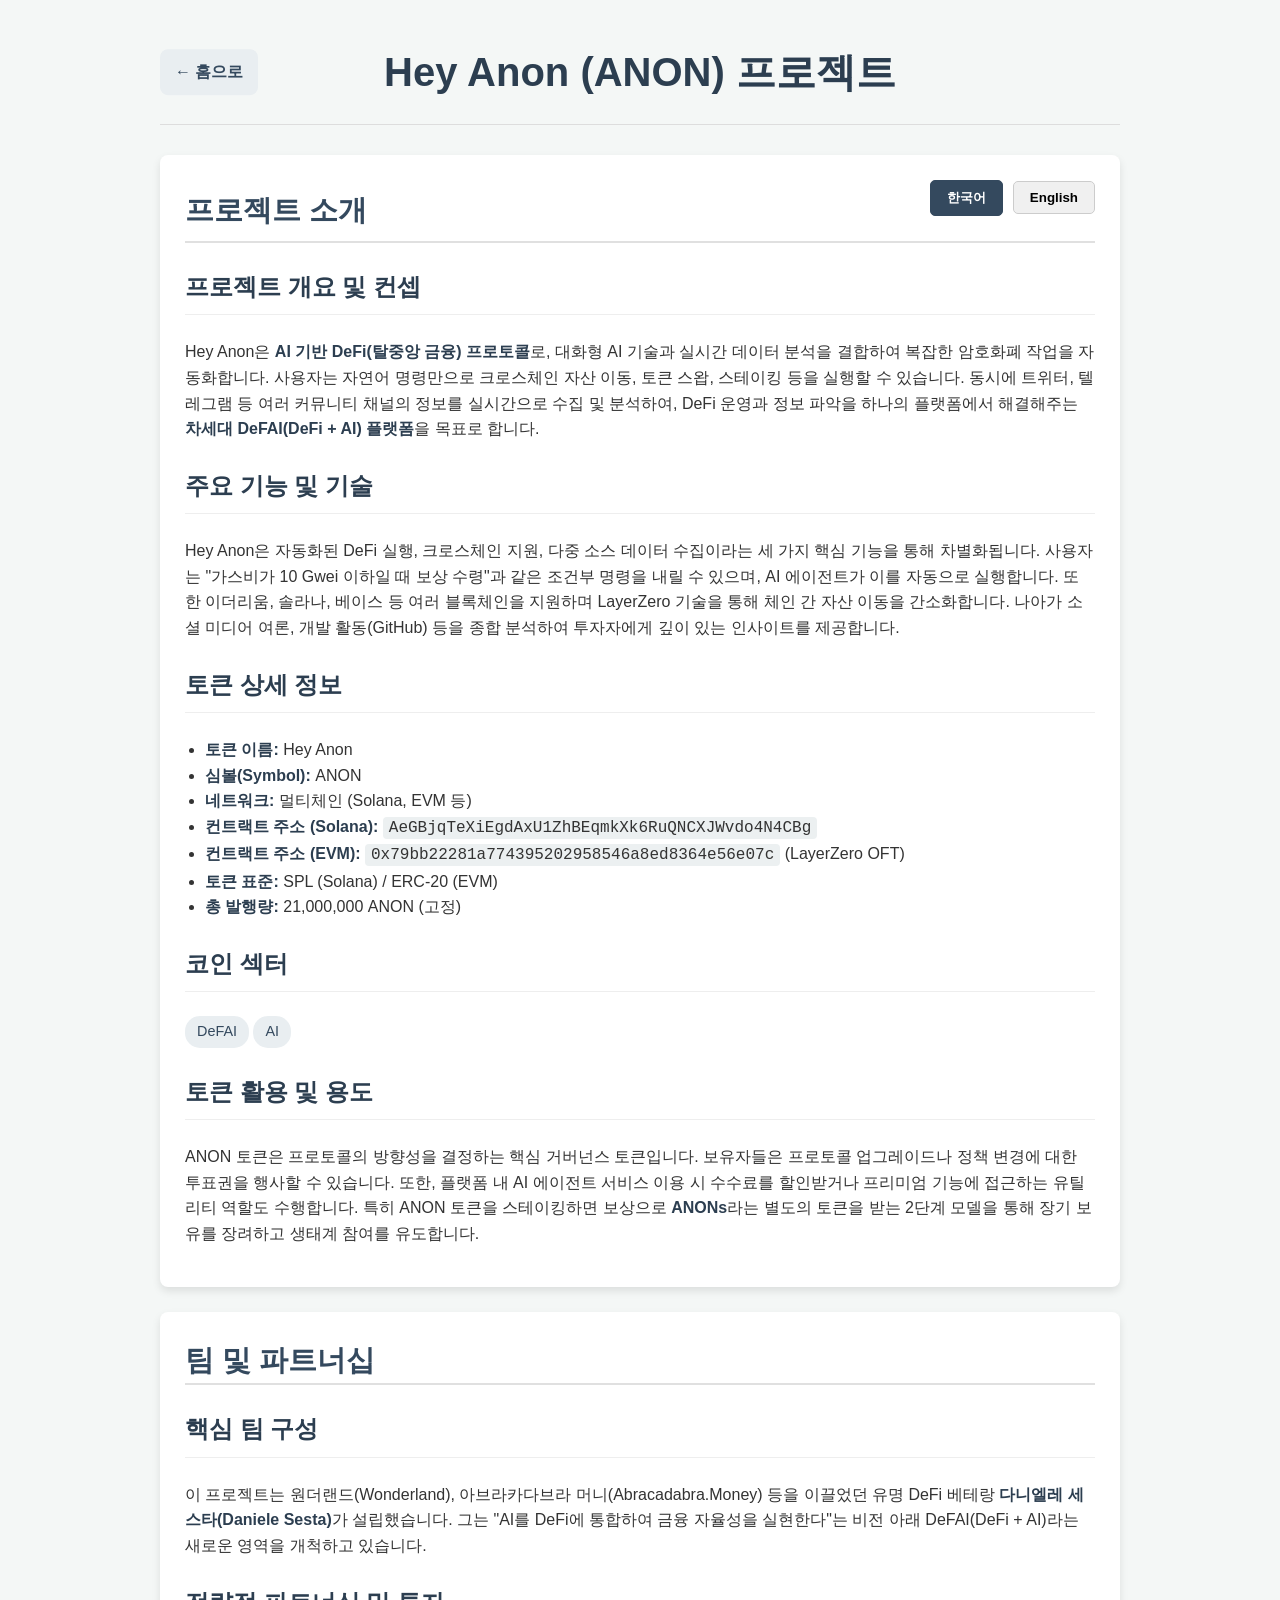
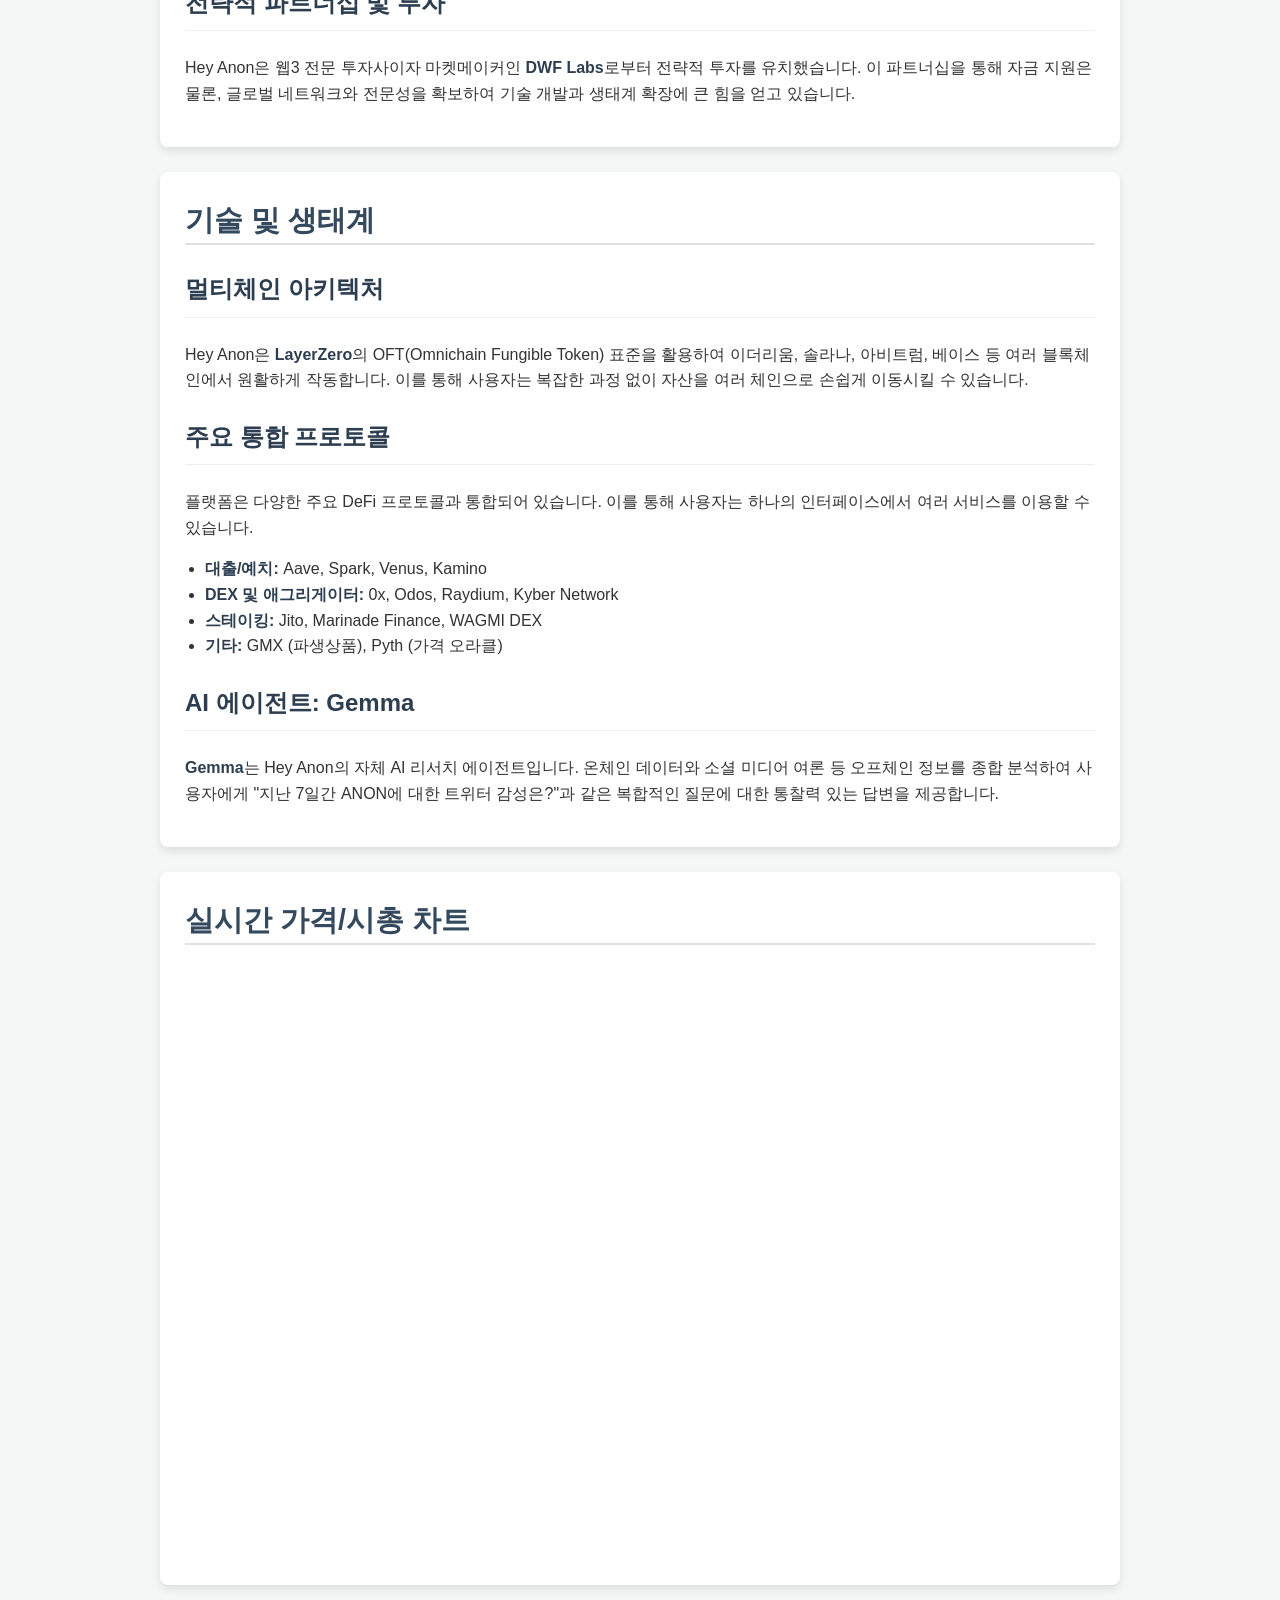
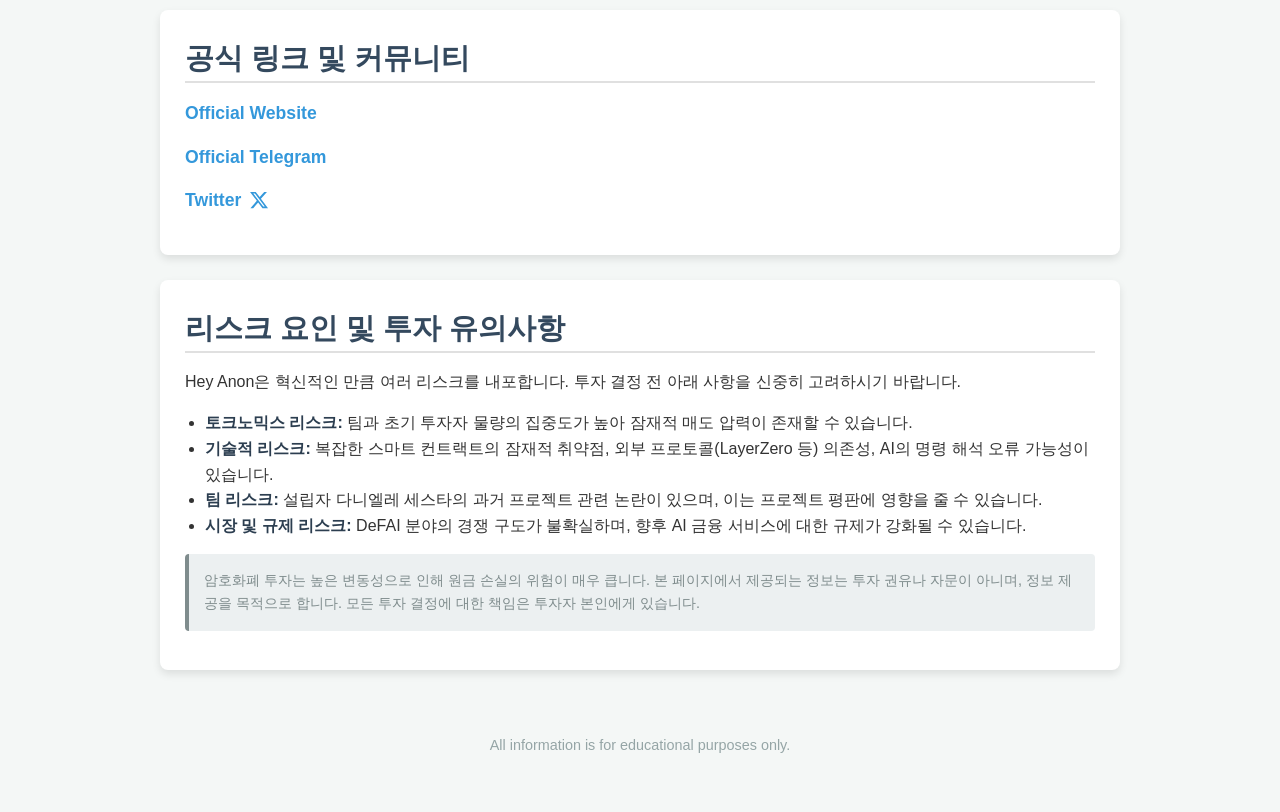
==== commit 64a51d05: "Update anon.html" ====
--- a/data/anon.html
+++ b/data/anon.html
@@ -321,7 +321,7 @@
         </main>
 
         <footer>
-            <p>© 2025. All information is for educational purposes only.</p>
+            <p>All information is for educational purposes only.</p>
         </footer>
     </div>
     
